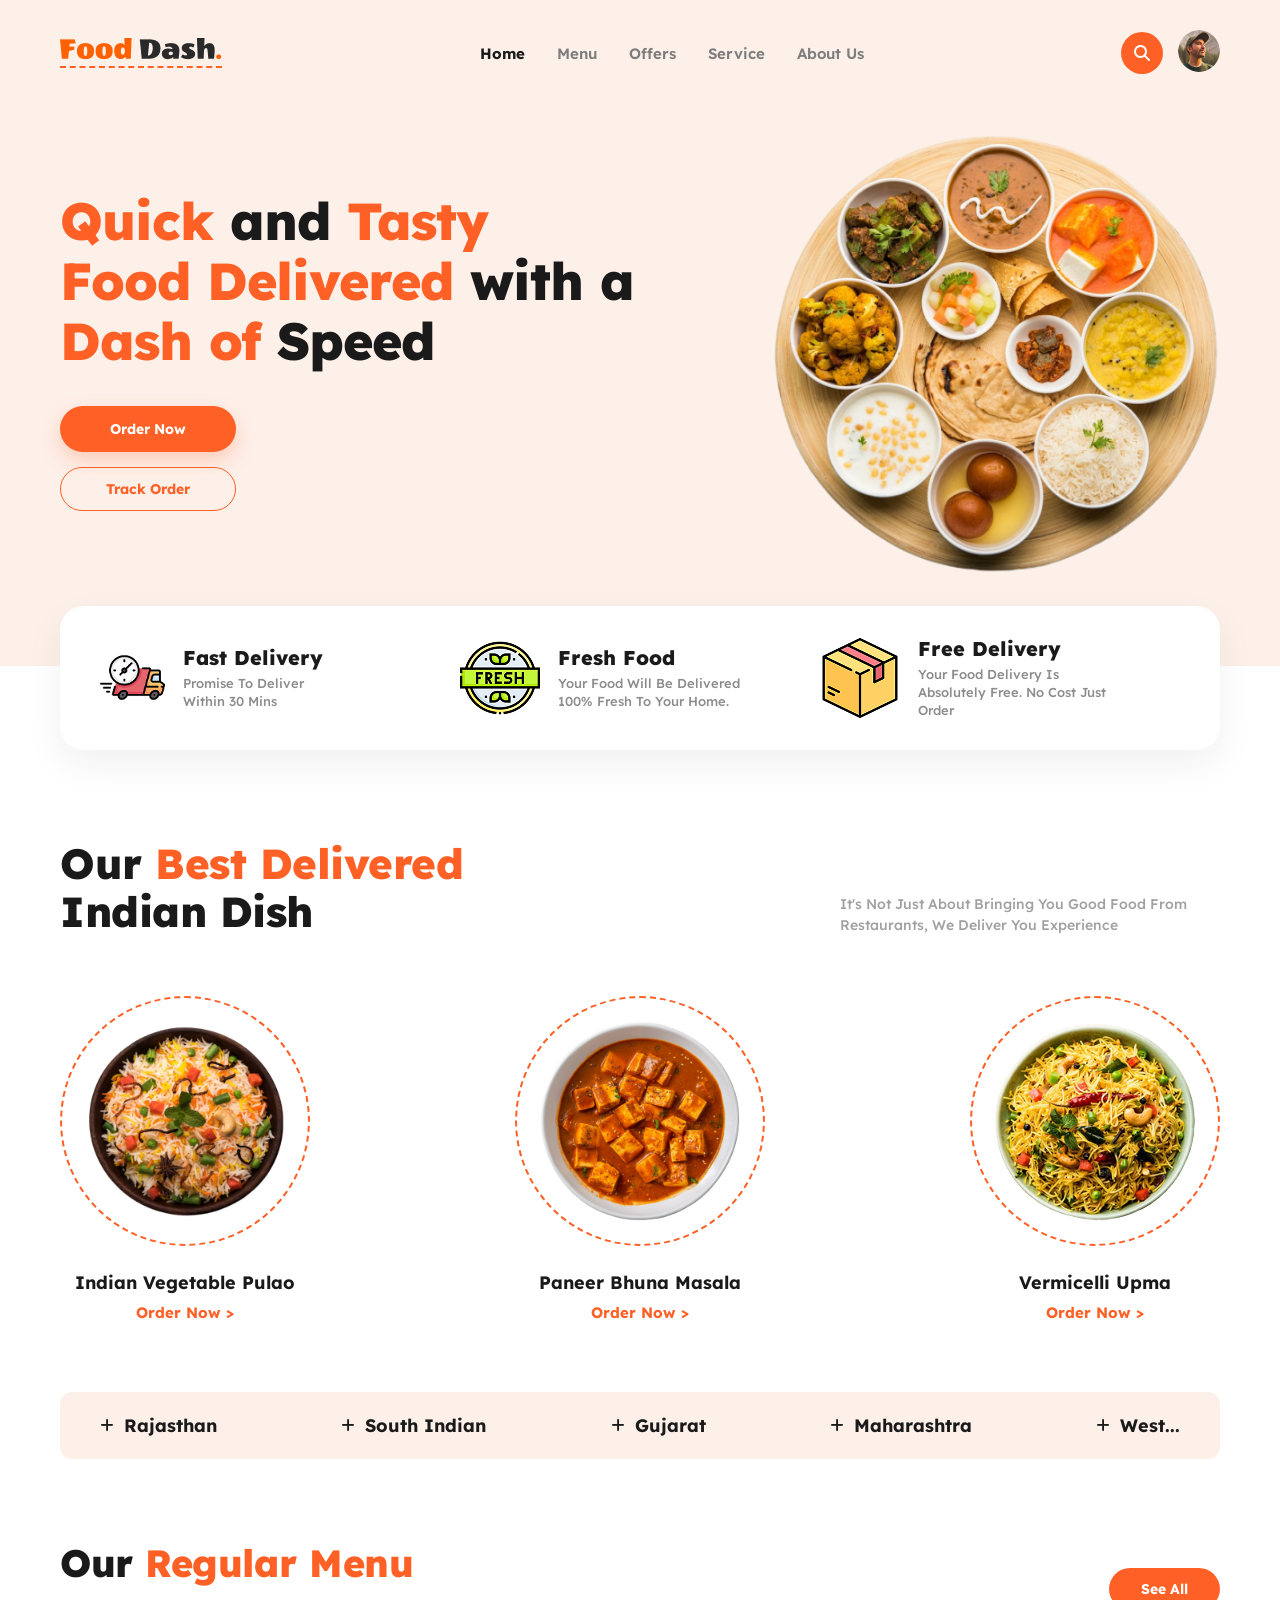
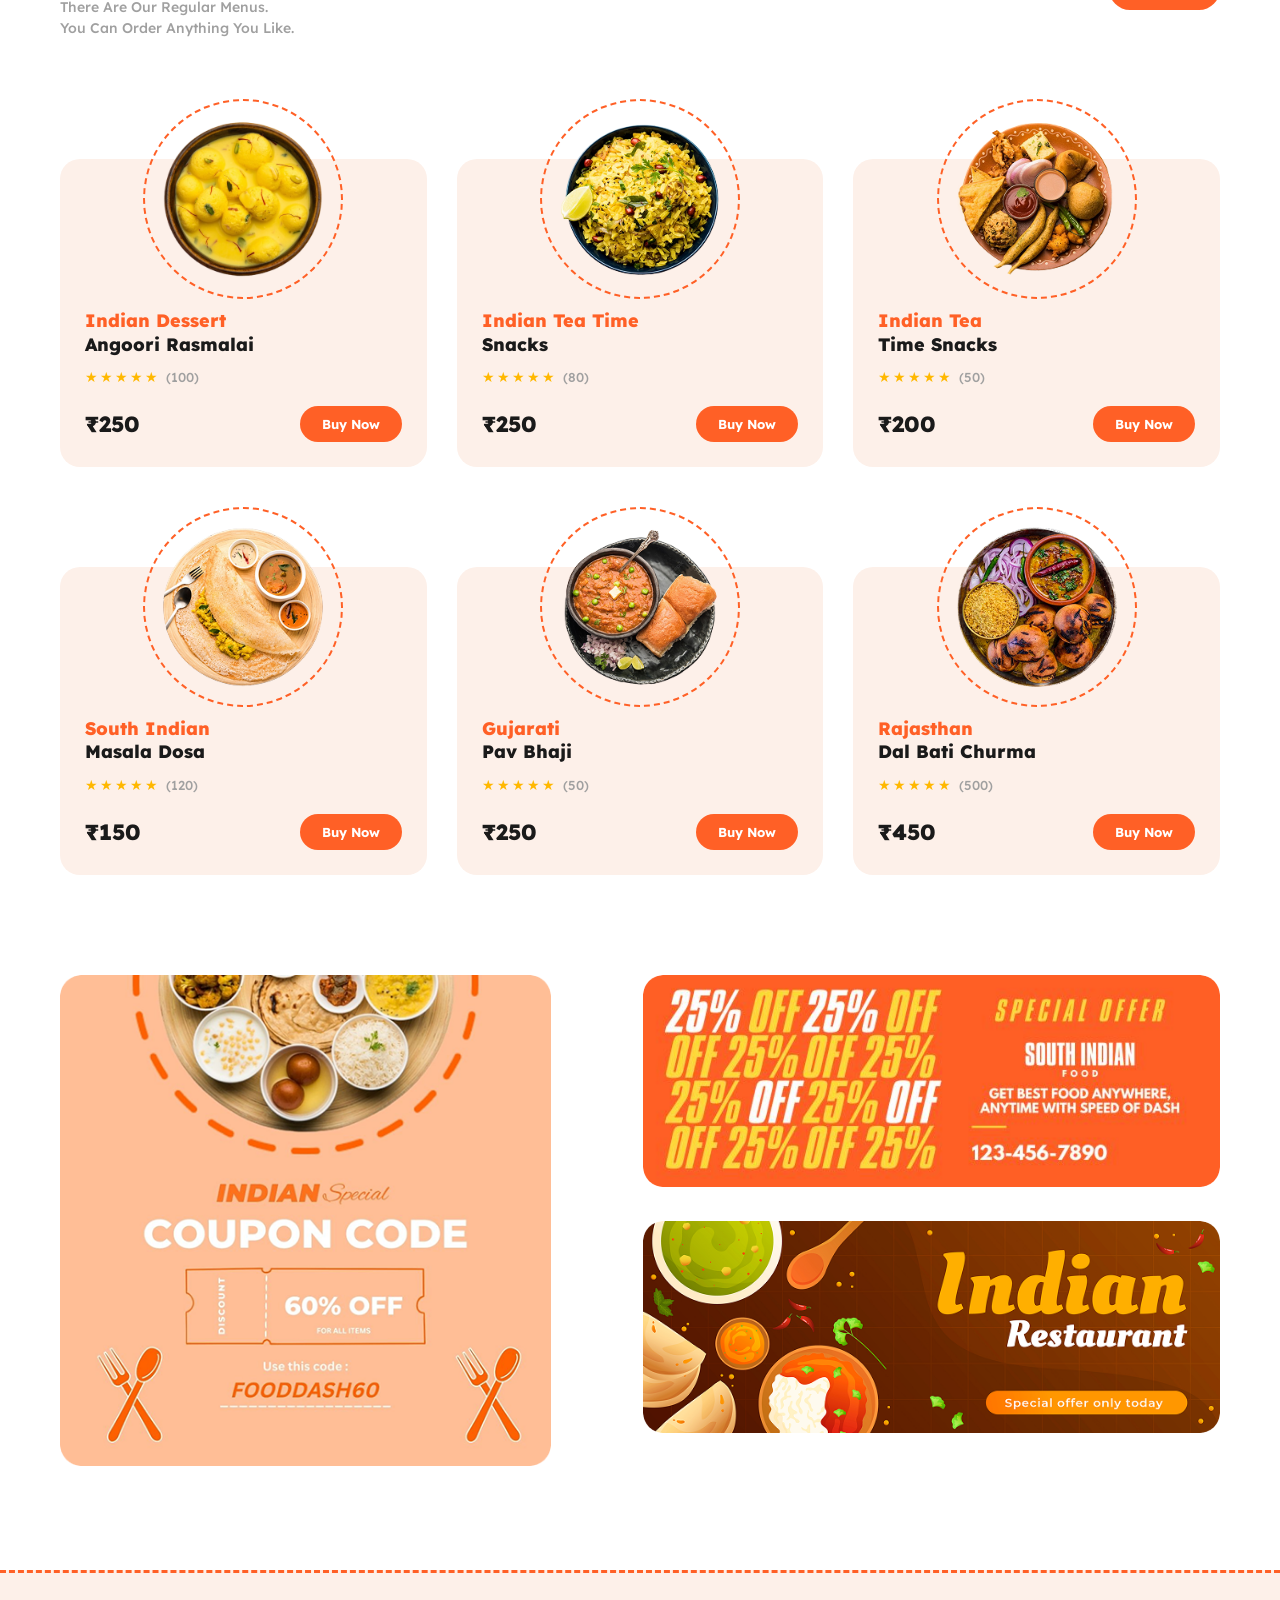
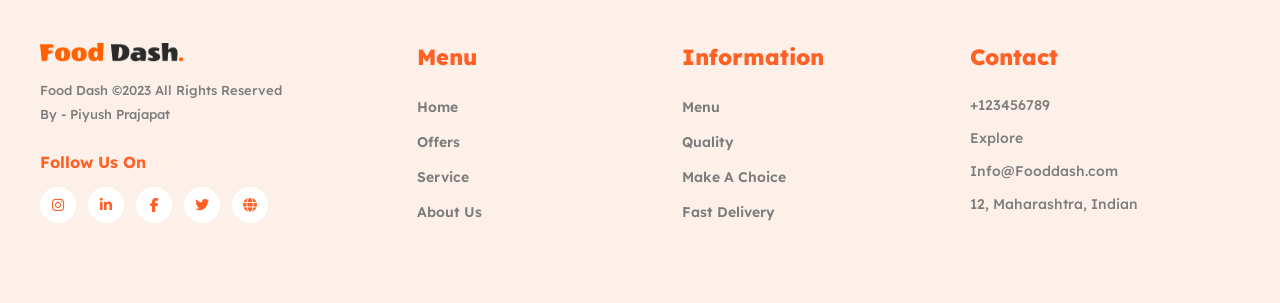
==== index.html @ 0e73d26f "first commit" ====
<!DOCTYPE html>
<html lang="en">
<head>
    <meta charset="UTF-8">
    <meta name="viewport" content="width=device-width, initial-scale=1.0">
    <title>Food Dash</title>
   <link rel="preconnect" href="https://fonts.googleapis.com">
<link rel="preconnect" href="https://fonts.gstatic.com" crossorigin>
<link href="https://fonts.googleapis.com/css2?family=Lexend:wght@100..900&family=Manrope:wght@200..800&display=swap" rel="stylesheet">

    <link rel="stylesheet" href="https://cdnjs.cloudflare.com/ajax/libs/font-awesome/6.5.1/css/all.min.css">

    <link rel="stylesheet" href="style.css">
</head>
<body>



<!-- Header section -->
    <div class="hero-top-bg">
        <!-- navbar -->
        <header class="header">
            <nav class="navbar">
                <div class="logo">
                    <a href="#"><img src="image/Food Dash..png" alt=""></a>
                    <div class="dashed-line"></div>
                </div>
                
                <ul class="nav-links">
                    <li><a href="#" class="active">Home</a></li>
                    <li><a href="#">Menu</a></li>
                    <li><a href="#">Offers</a></li>
                    <li><a href="#">Service</a></li>
                    <li><a href="#">About Us</a></li>
                </ul>

                <div class="nav-right">
                    <button class="search-btn"><i class="fa-solid fa-magnifying-glass"></i></button>
                    <div class="user-profile">
                        <img src="image/Ellipse 1.png" alt="User Profile">
                    </div>
                </div>
            </nav>
        </header>

<!-- Hero section -->
        <section class="hero-section">
            <div class="hero-container">
            <!-- Left -->
                <div class="hero-content">
                    <h1>
                        <span class="orange-text">Quick</span> and <span class="orange-text">Tasty</span> <br>
                        <span class="orange-text">Food Delivered</span> with a <br>
                        <span class="orange-text">Dash of</span> Speed
                    </h1>
                    
                    <div class="hero-buttons">
                        <a href="#" class="btn-fill">Order Now</a>
                        <a href="#" class="btn-outline">Track Order</a>
                    </div>
                </div>

        <!-- right side img -->
                <div class="hero-image">
                    <img src="image/hero-image.png">
                </div>
            </div>
        </section>
    </div>





    <!-- hero delivery, dish, option -->
    <main class="main-content">

        <!-- delivery -->
        <div class="features-wrapper">
            <!-- card 1 -->
            <div class="feature-card">
                <img src="delivery/fast-delivery 1.png"  class="f-icon-img">
                <div class="f-text">
                    <h4>Fast Delivery</h4>
                    <p>Promise To Deliver<br>Within 30 Mins</p>
                </div>
            </div>

            <div class="feature-card">
                <img src="delivery/fresh (1) 1.png">
                <div class="f-text">
                    <h4>Fresh Food</h4>
                    <p>Your Food Will Be Delivered<br>100% Fresh To Your Home.</p>
                </div>
            </div>

            <div class="feature-card">
                <img src="delivery/box 1.png">
                <div class="f-text">
                    <h4>Free Delivery</h4>
                    <p>Your Food Delivery Is<br>Absolutely Free. No Cost Just<br>Order</p>
                </div>
            </div>
        </div>


    <!-- Best dish - header-->
        <section class="dish-section">
            <div class="dish-header">
                <div class="dish-title">
                    <h2>Our <span class="orange-text">Best Delivered</span></h2>
                    <h2>Indian Dish</h2>
                </div>
                <p class="dish-subtitle">
                    It's Not Just About Bringing You Good Food From Restaurants, We Deliver You Experience
                </p>
            </div>



    <!-- dish delivery -->
            <div class="dish-cards">
                <!-- Dish 1 -->
                <div class="dish-card">
                    <div class="circle-container">
                        <div class="dashed-ring"></div>
                        <img src="dish/20230716194412_[fpdl 1.png">
                    </div>
                    <h3>Indian Vegetable Pulao</h3>
                    <a href="#" class="order-link">Order Now &gt;</a>
                </div>

                <!-- Dish 2 -->
                <div class="dish-card">
                    <div class="circle-container">
                        <div class="dashed-ring"></div>
                        <img src="dish/vertical-shot-traditional-indian-paneer-butter-masala-cheese-cottage-curry-black-surface.png">
                    </div>
                    <h3>Paneer Bhuna Masala</h3>
                    <a href="#" class="order-link">Order Now &gt;</a>
                </div>

                <!-- Dish 3 -->
                <div class="dish-card">
                    <div class="circle-container">
                        <div class="dashed-ring"></div>
                        <img src="dish/20230717184503_[fpdl 1.png">
                    </div>
                    <h3>Vermicelli Upma</h3>
                    <a href="#" class="order-link">Order Now &gt;</a>
                </div>
            </div>
        </section>


    <!-- Region tabs-->
        <div class="region-bar">
            <div class="region-item"><i class="fa-solid fa-plus"></i> Rajasthan</div>
            <div class="region-item"><i class="fa-solid fa-plus"></i> South Indian</div>
            <div class="region-item"><i class="fa-solid fa-plus"></i> Gujarat</div>
            <div class="region-item"><i class="fa-solid fa-plus"></i> Maharashtra</div>
            <div class="region-item"><i class="fa-solid fa-plus"></i> West...</div>
        </div>

    </main>






    <!--  -->




    <!-- menu section -->
    <section class="menu-section">
        <!-- menu header -->
        <div class="menu-header">
            <div class="menu-title">
                <h2>Our <span class="orange-text">Regular Menu</span></h2>
                <p>There Are Our Regular Menus.<br>You Can Order Anything You Like.</p>
            </div>
            <a href="#" class="btn-see-all">See All</a>
        </div>





<!-- menu grid cards -->
        <div class="menu-grid">
            
            <!-- Card 1 -->
            <div class="menu-card">
                <div class="menu-img-wrapper">
                    <div class="dashed-ring"></div>
                    <img src="menufood/20230721142523_[fpdl 1.png">
                </div>
                <div class="menu-card-body">
                    <h3 class="food-name"><span class="orange-text">Indian Dessert</span><br>Angoori Rasmalai</h3>
                    <div class="rating">
                        <span class="stars">★★★★★</span>
                        <span class="review-count">(100)</span>
                    </div>
                    <div class="card-footer">
                        <span class="price">₹250</span>
                        <a href="#" class="btn-buy">Buy Now</a>
                    </div>
                </div>
            </div>

            <!-- Card 2 -->
            <div class="menu-card">
                <div class="menu-img-wrapper">
                    <div class="dashed-ring"></div>
                    <img src="menufood/20230720134636_[fpdl.png">
                </div>
                <div class="menu-card-body">
                    <h3 class="food-name"><span class="orange-text">Indian Tea Time</span><br>Snacks</h3>
                    <div class="rating">
                        <span class="stars">★★★★★</span>
                        <span class="review-count">(80)</span>
                    </div>
                    <div class="card-footer">
                        <span class="price">₹250</span>
                        <a href="#" class="btn-buy">Buy Now</a>
                    </div>
                </div>
            </div>

            <!-- Card 3 -->
            <div class="menu-card">
                <div class="menu-img-wrapper">
                    <div class="dashed-ring"></div>
                    <img src="menufood/20230720134751_[fpdl.png">
                </div>
                <div class="menu-card-body">
                    <h3 class="food-name"><span class="orange-text">Indian Tea</span><br>Time Snacks</h3>
                    <div class="rating">
                        <span class="stars">★★★★★</span>
                        <span class="review-count">(50)</span>
                    </div>
                    <div class="card-footer">
                        <span class="price">₹200</span>
                        <a href="#" class="btn-buy">Buy Now</a>
                    </div>
                </div>
            </div>

            <!-- Card 4 -->
            <div class="menu-card">
                <div class="menu-img-wrapper">
                    <div class="dashed-ring"></div>
                    <img src="menufood/20230720135940_[fpdl.png">
                </div>
                <div class="menu-card-body">
                    <h3 class="food-name"><span class="orange-text">South Indian</span><br>Masala Dosa</h3>
                    <div class="rating">
                        <span class="stars">★★★★★</span>
                        <span class="review-count">(120)</span>
                    </div>
                    <div class="card-footer">
                        <span class="price">₹150</span>
                        <a href="#" class="btn-buy">Buy Now</a>
                    </div>
                </div>
            </div>

            <!-- Card 5 -->
            <div class="menu-card">
                <div class="menu-img-wrapper">
                    <div class="dashed-ring"></div>
                    <img src="menufood/20230720140127_[fpdl.png">
                </div>
                <div class="menu-card-body">
                    <h3 class="food-name"><span class="orange-text">Gujarati</span><br>Pav Bhaji</h3>
                    <div class="rating">
                        <span class="stars">★★★★★</span>
                        <span class="review-count">(50)</span>
                    </div>
                    <div class="card-footer">
                        <span class="price">₹250</span>
                        <a href="#" class="btn-buy">Buy Now</a>
                    </div>
                </div>
            </div>

            <!-- Card 6 -->
            <div class="menu-card">
                <div class="menu-img-wrapper">
                    <div class="dashed-ring"></div>
                    <img src="menufood/DAL-BAATI-CHURMA.png">
                </div>
                <div class="menu-card-body">
                    <h3 class="food-name"><span class="orange-text">Rajasthan</span><br>Dal Bati Churma</h3>
                    <div class="rating">
                        <span class="stars">★★★★★</span>
                        <span class="review-count">(500)</span>
                    </div>
                    <div class="card-footer">
                        <span class="price">₹450</span>
                        <a href="#" class="btn-buy">Buy Now</a>
                    </div>
                </div>
            </div>

        </div>
    </section>
    <!--menu end -->







<!-- offer start -->
    <section class="image-offers">
        <div class="offers-wrapper">
            
            
            <div class="offer-left">
                <img src="offer/Indian 1.png">
            </div>

            

            <div class="offer-right">
                <div class="offer-top-img">
                    <img src="offer/Hendles 1.png">
                </div>
                <div class="offer-bottom-img">
                    <img src="offer/7296959 1.png">
                </div>
            </div>

        </div>
    </section>
    <!-- Offer end -->





    <!-- Footer  -->
    <footer class="footer-section">
        <div class="footer-container">
            

            <div class="footer-col">
                <img class="footer-logo" src="image/Food Dash..png" alt="">
                <p class="copyright-text">Food Dash ©2023 All Rights Reserved</p>
                <p class="creator-text">By - Piyush Prajapat</p>
                
                <h3 class="social-heading">Follow Us On</h3>
                <div class="social-icons">
                    <a href="#"><i class="fa-brands fa-instagram"></i></a>
                    <a href="#"><i class="fa-brands fa-linkedin-in"></i></a>
                    <a href="#"><i class="fa-brands fa-facebook-f"></i></a>
                    <a href="#"><i class="fa-brands fa-twitter"></i></a>
                    <a href="#"><i class="fa-solid fa-globe"></i></a>
                </div>
            </div>

            

            <div class="footer-col">
                <h3 class="footer-title">Menu</h3>
                <ul class="footer-links">
                    <li><a href="#">Home</a></li>
                    <li><a href="#">Offers</a></li>
                    <li><a href="#">Service</a></li>
                    <li><a href="#">About Us</a></li>
                </ul>
            </div>

            

            <div class="footer-col">
                <h3 class="footer-title">Information</h3>
                <ul class="footer-links">
                    <li><a href="#">Menu</a></li>
                    <li><a href="#">Quality</a></li>
                    <li><a href="#">Make A Choice</a></li>
                    <li><a href="#">Fast Delivery</a></li>
                </ul>
            </div>

            

            <div class="footer-col">
                <h3 class="footer-title">Contact</h3>
                <ul class="footer-contact-info">
                    <li>+123456789</li>
                    <li>Explore</li>
                    <li>Info@Fooddash.com</li>
                    <li>12, Maharashtra, Indian</li>
                </ul>
            </div>

        </div>
    </footer>
    <!-- Footer Section End -->

</body>
</html>
---- style.css ----
* {
    margin: 0;
    padding: 0;
    box-sizing: border-box;
    font-family: "Lexend", sans-serif;
}

body {
    background-color: #ffffff;
    color: #1a1a1a;
    overflow-x: hidden;
}








/* hero start */
.hero-top-bg {
    background-color: #fdf0e9;
    padding-bottom: 90px;
}

/* navbar start */
.header {
    max-width: 1200px;
    margin: 0 auto;
    padding: 30px 20px 10px;
}

.navbar {
    display: flex;
    justify-content: space-between;
    align-items: center;
}

/* Logo */
.logo {
    position: relative;
}


.logo .dashed-line {
    width: 100%;
    height: 2px;
    border-bottom: 2px dashed #ff6026;
    margin-top: 2px;
}

.nav-links {
    display: flex;
    list-style: none;
    gap: 32px;
}

.nav-links a {
    text-decoration: none;
    color: #7d7d7d;
    font-size: 15px;
    font-weight: 600;
    transition: color 0.3s ;
}

.nav-links a.active,
.nav-links a:hover {
    color: #1a1a1a;
    font-weight: 700;
}

.nav-right {
    display: flex;
    align-items: center;
    justify-content: center;
    gap: 15px;
}

.search-btn {
    width: 42px;
    height: 42px;
    background-color: #ff6026;
    color: #ffffff;
    border: none;
    border-radius: 50%;
    cursor: pointer;
    display: flex;
    align-items: center;
    justify-content: center;
    font-size: 16px;
}

.user-profile img {
    width: 42px;
    height: 42px;
    border-radius: 50%;
    object-fit: cover;
}

/* nav end */









/* hero section start */
.hero-section {
    max-width: 1200px;
    margin: 40px auto 0;
    padding: 0 20px;
}

.hero-container {
    display: flex;
    align-items: center;
    justify-content: space-between;
}


/* left */
.hero-content {
    
}

.hero-content h1 {
    font-size: 52px;
    font-weight: 800;
    line-height: 1.15;
    color: #1a1a1a;
    margin-bottom: 35px;
    letter-spacing: -1px;
}
.orange-text {
    color: #ff6026;
}

.hero-buttons {
    display: flex;
    flex-direction: column;
    align-items: flex-start;
    gap: 15px;
}

.btn-fill {
    background-color: #ff6026;
    color: #ffffff;
    padding: 14px 50px;
    border-radius: 25px;
    text-decoration: none;
    font-weight: 700;
    font-size: 14px;
    box-shadow: 0 8px 20px rgba(255, 96, 38, 0.25);
}

.btn-outline {
    background-color: transparent;
    color: #ff6026;
    border: 1.5px solid #ff6026;
    padding: 12px 45px;
    border-radius: 25px;
    text-decoration: none;
    font-weight: 700;
    font-size: 14px;
}


/* hero right */
.hero-image {
    display: flex;
    justify-content: flex-end;
}

.hero-image img {
    max-width: 450px;
    width: 100%;
    height: auto;
}





/* main delivery, dish, option*/
.main-content {
    max-width: 1200px;
    margin: 0 auto;
    padding: 0 20px;
}


/* delivery, fresh food */
.features-wrapper {
    background: #ffffff;
    border-radius: 24px;
    padding: 30px 40px;
    display: flex;
    justify-content: space-between;
    align-items: center;
    box-shadow: 0 15px 40px rgba(0, 0, 0, 0.06);
    margin-top: -60px;
    z-index: 10;
}

.feature-card {
    display: flex;
    align-items: center;
    gap: 18px;
    flex: 1;
}

.f-icon-img {
    width: 65px;
    height: 65px;
}

.f-text h4 {
    font-size: 20px;
    font-weight: 800;
    color: #1a1a1a;
    margin-bottom: 4px;
}

.f-text p {
    font-size: 13px;
    color: #8c8c8c;
    line-height: 1.4;
    font-weight: 500;
}





/* dish section */
.dish-section {
    margin: 90px 0 70px;
}

.dish-header {
    display: flex;
    justify-content: space-between;
    align-items: flex-end;
    margin-bottom: 60px;


    .dish-title h2 {
    font-size: 42px;
    font-weight: 800;
    color: #1a1a1a;
    line-height: 1.15;
    letter-spacing: -0.5px;
    }

    
  .dish-subtitle {
    max-width: 380px;
    font-size: 14px;
    color: #a0a0a0;
    line-height: 1.5;
    font-weight: 500;
   }

}




/* Dish */
.dish-cards {
    display: flex;
    justify-content: space-between;
    gap: 30px;
}

.dish-card {
    text-align: center;
}

.circle-container {
    position: relative;
    width: 250px;
    height: 250px;
    margin: 0 auto 25px;
    display: flex;
    align-items: center;
    justify-content: center;
    /* border: 2px dashed #ff6026;
    border-radius: 50%; */
}

.dashed-ring {
    position: absolute;
    width: 100%;
    height: 100%;
    border: 2px dashed #ff6026;
    border-radius: 50%;
}

.circle-container img {
    width: 200px;
    height: 200px;
    border-radius: 50%;
    object-fit: cover;
    position: relative;
    z-index: 2;
}

.dish-card h3 {
    font-size: 18px;
    font-weight: 700;
    color: #1a1a1a;
    margin-bottom: 8px;
}

.order-link {
    font-size: 15px;
    font-weight: 700;
    color: #ff6026;
    text-decoration: none;
}

.order-link:hover {
    text-decoration: underline;
}




/* region tabs */
.region-bar {
    display: flex;
    justify-content: space-between;
    align-items: center;
    background-color: #fdf0e9;
    padding: 22px 40px;
    border-radius: 12px;
    margin-bottom: 50px;
}

.region-item {
    display: flex;
    align-items: center;
    gap: 10px;
    font-size: 18px;
    font-weight: 700;
    color: #1a1a1a;
    cursor: pointer;
}

.region-item i {
    font-size: 15px;
    color: #1a1a1a;
}

.region-item:hover {
    color: #ff6026;
}
.region-item:hover i {
    color: #ff6026;
}




/*  */







/* menu section */

.menu-section {
    max-width: 1200px;
    margin: 80px auto 100px;
    padding: 0 20px;
}

/* menu header */
.menu-header {
    display: flex;
    justify-content: space-between;
    align-items: center;
    margin-bottom: 60px;
}

.menu-title h2 {
    font-size: 38px;
    font-weight: 800;
    color: #1a1a1a;
    margin-bottom: 10px;
    letter-spacing: -0.5px;
}

.menu-title p {
    font-size: 14px;
    color: #a0a0a0;
    line-height: 1.5;
    font-weight: 500;
}

.btn-see-all {
    background-color: #ff6026;
    color: #ffffff;
    padding: 12px 32px;
    border-radius: 25px;
    text-decoration: none;
    font-weight: 700;
    font-size: 14px;
}




/* menu grid */
.menu-grid {
    display: grid;
    grid-template-columns: repeat(3, 1fr);
    gap: 40px 30px;
}

.menu-card {
    position: relative;
    padding-top: 60px;
}


.menu-img-wrapper {
    position: absolute;
    top: 0;
    left: 50%;
    transform: translateX(-50%);
    width: 200px;
    height: 200px;
    display: flex;
    align-items: center;
    justify-content: center;
    z-index: 2;
}

.menu-img-wrapper .dashed-ring {
    position: absolute;
    width: 100%;
    height: 100%;
    border: 2px dashed #ff6026;
    border-radius: 50%;
}

.menu-img-wrapper img {
    width: 160px;
    height: 160px;
    border-radius: 50%;
    object-fit: cover;
}

.menu-card-body {
    background-color: #fdf0e9; 
    border-radius: 20px;
    padding: 150px 25px 25px; 
    text-align: left;
}

.food-name {
    font-size: 18px;
    font-weight: 800;
    color: #1a1a1a;
    line-height: 1.3;
    margin-bottom: 12px;
}

.rating {
    display: flex;
    align-items: center;
    gap: 6px;
    margin-bottom: 20px;
}

.stars {
    color: #ffb800;
    font-size: 14px;
    letter-spacing: 2px;
}

.review-count {
    font-size: 13px;
    color: #a0a0a0;
    font-weight: 500;
}

/* menu price */
.card-footer {
    display: flex;
    justify-content: space-between;
    align-items: center;
}

.price {
    font-size: 22px;
    font-weight: 800;
    color: #1a1a1a;
}

.btn-buy {
    background-color: #ff6026;
    color: #ffffff;
    padding: 10px 22px;
    border-radius: 20px;
    text-decoration: none;
    font-weight: 700;
    font-size: 13px;
}









/* offers */


.image-offers {
    max-width: 1200px;
    margin: 60px auto;
    padding: 0 20px;
}

.offers-wrapper {
    display: grid;
    grid-template-columns: 1fr 1fr;
    gap: 5px;
}

.offer-left img {
    width: 85%;
    height: auto;
    object-fit: cover;
    border-radius: 20px;
}

.offer-right {
    display: flex;
    flex-direction: column;
    gap: 30px;
}

.offer-right img {
    width: 100%;
    height: auto;
    object-fit: cover;
    border-radius: 20px;
}





/* footer */

.footer-section {
    background-color: #fdf0e9;
    padding: 70px 20px 80px;
    margin-top: 100px;
    border-top: 3px dashed #ff6026;
}

.footer-container {
    max-width: 1200px;
    margin: 0 auto;
    display: grid;
    grid-template-columns:1.5fr 1fr 1.1fr 1.2fr;
    gap: 40px;
}


.footer-col {
    display: flex;
    flex-direction: column;
}


.footer-logo {
    max-width: 9rem;
    margin-bottom: 20px;
}



.copyright-text,
.creator-text {
    font-size: 13px;
    color: #7d7d7d;
    margin-bottom: 8px;
    font-weight: 500;
}

.creator-text {
    margin-bottom: 30px;
}

.social-heading {
    font-size: 16px;
    font-weight: 700;
    color: #ff6026;
    margin-bottom: 15px;
}

.social-icons {
    display: flex;
    gap: 12px;
}

.social-icons a {
    width: 36px;
    height: 36px;
    background-color: #ffffff;
    color: #ff6026;
    border-radius: 50%;
    display: flex;
    align-items: center;
    justify-content: center;
    text-decoration: none;
    font-size: 14px;
}


.footer-title {
    font-size: 22px;
    font-weight: 800;
    color: #ff6026;
    margin-bottom: 25px;
}

.footer-links {
    list-style: none;
    display: flex;
    flex-direction: column;
    gap: 15px;
}

.footer-links a {
    text-decoration: none;
    color: #7d7d7d;
    font-size: 14px;
    font-weight: 600;

}


.footer-contact-info {
    list-style: none;
    display: flex;
    flex-direction: column;
    gap: 15px;
    color: #7d7d7d;
    font-size: 14px;
    font-weight: 500;
}









/*  */

/* responsive - pixel-7 phone */

@media screen and (max-width: 480px) {

    
    body {
        overflow-x: hidden;
    }


    .header {
        padding: 20px 15px 5px;
    }


    .nav-links {
        display: none;
    }

    
    .hero-container {
        flex-direction: column-reverse;
        gap: 15px;
    }

    .hero-content {
        text-align: center;
    }

    .hero-content h1 {
        font-size: 32px;
        margin-bottom: 25px;
    }

    .hero-buttons {
        align-items: center;
        width: 100%;
    }


    .hero-image {
        justify-content: center;
    }

    .hero-image img {
        max-width: 280px;
        z-index: 10;
    }


    .features-wrapper {
        flex-direction: column;
        gap: 20px;
        padding: 20px 15px;
        margin-top: 25px;
        margin-left: 15px;
        margin-right: 15px;
    }

    .feature-card {
        width: 100%;
    }

    .dish-section {
        margin: 45px 15px 35px;
    }

    .dish-header {
        flex-direction: column;
        align-items: flex-start;
        gap: 10px;
        margin-bottom: 30px;
    }

    .dish-header .dish-title h2 {
        font-size: 28px;
    }

    .dish-header .dish-subtitle {
        max-width: 100%;
        font-size: 13px;
    }

    .dish-cards {
        flex-direction: column;
        gap: 35px;
    }

    .region-bar .region-item:nth-child( 4) {
        display: none;
    }
     .region-bar .region-item:nth-child( 3) {
        display: none;
    }

    .region-bar {
        flex-direction: column;
        gap: 12px;
        padding: 18px 20px;
        align-items: flex-start;
        margin: 0 15px 40px;
    }

    
    .menu-section {
        margin: 40px 15px;
    }

    .menu-header {
        flex-direction: column;
        align-items: flex-start;
        gap: 12px;
        margin-bottom: 35px;
    }

    .menu-title h2 {
        font-size: 28px;
    }

    .menu-grid {
        grid-template-columns: 1fr;
        gap: 20px 0;
    }

    .image-offers {
        margin: 35px 15px;
    }

    .offers-wrapper {
        grid-template-columns: 1fr;
        gap: 10px;
    }

    .offer-left img {
        width: 100%;
    }


    .footer-section {
        margin-top: 50px;
        padding: 35px 20px;
    }

    .footer-container {
        grid-template-columns: 1fr;
        gap: 30px;
        text-align: center;
    }

    .footer-col {
        align-items: center;
    }

    .social-icons {
        justify-content: center;
    }



    .footer-col:nth-child(3){
        display: none;
    }






}
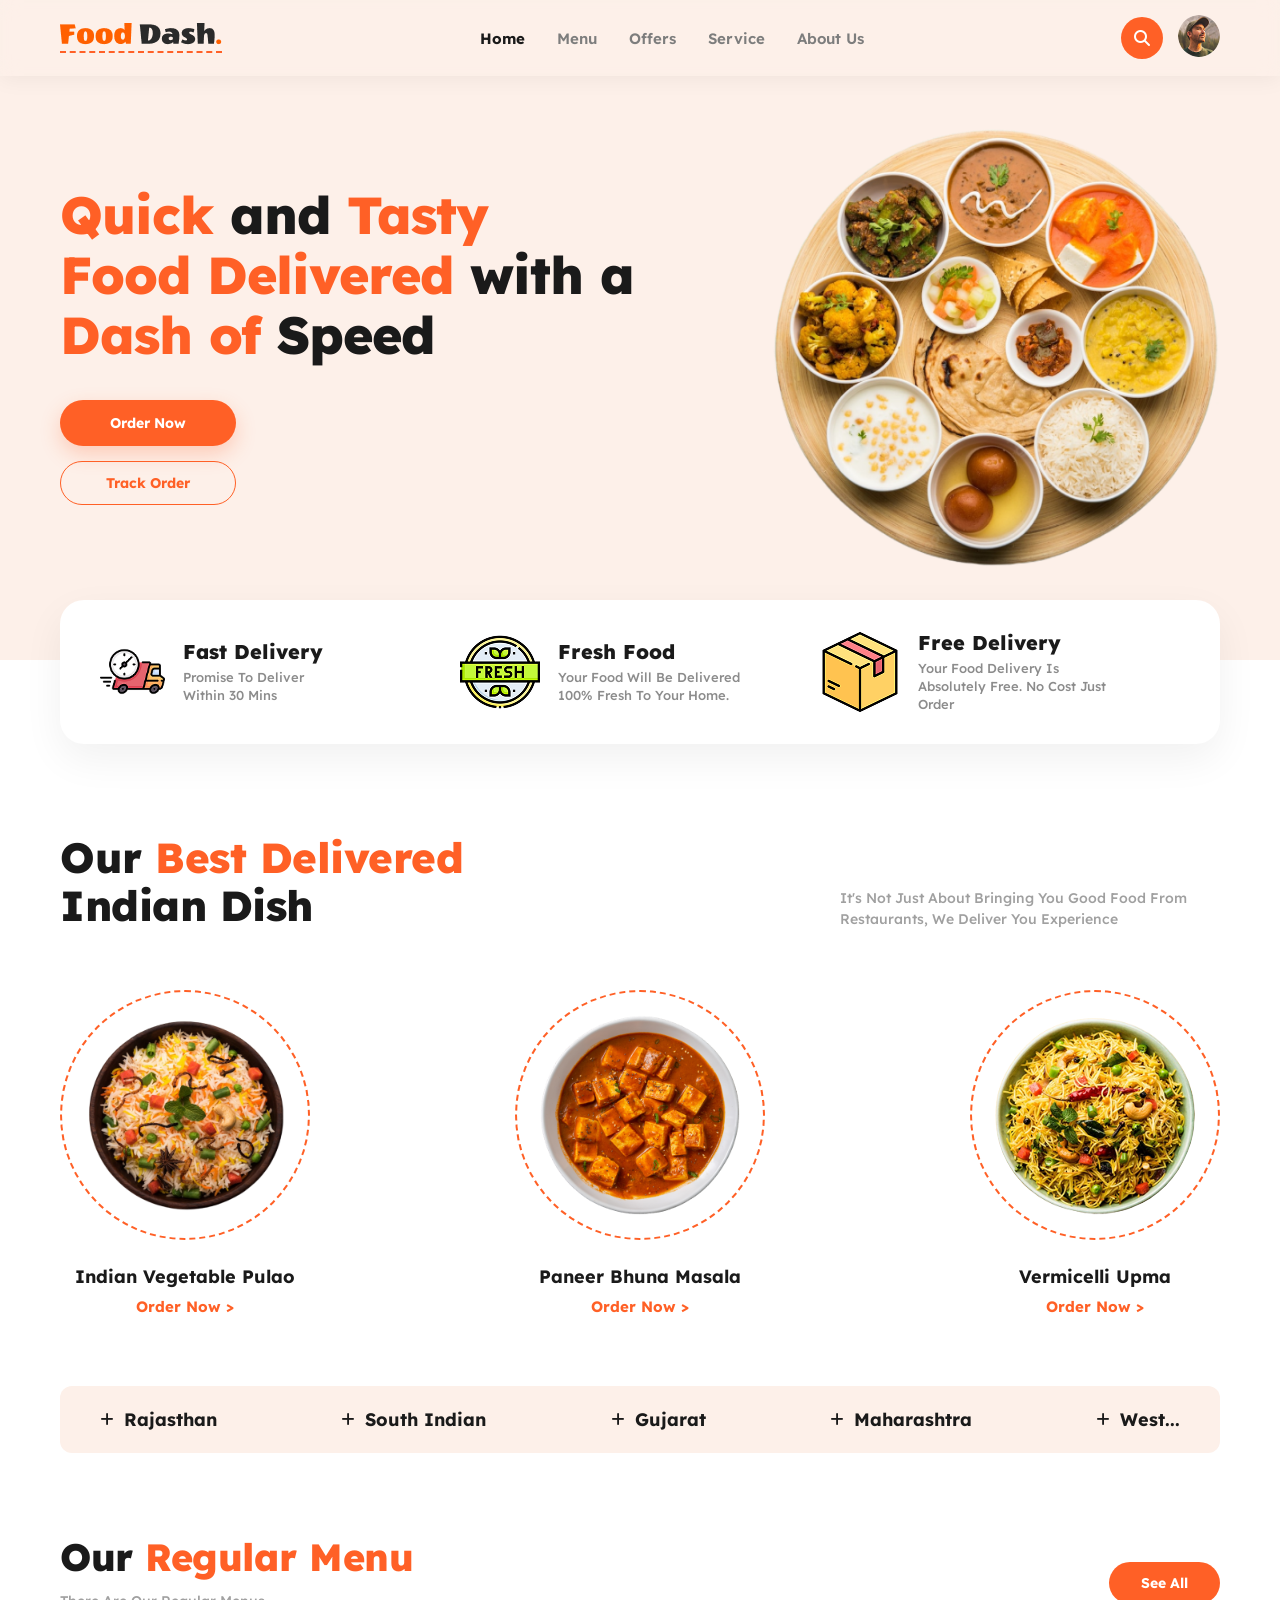
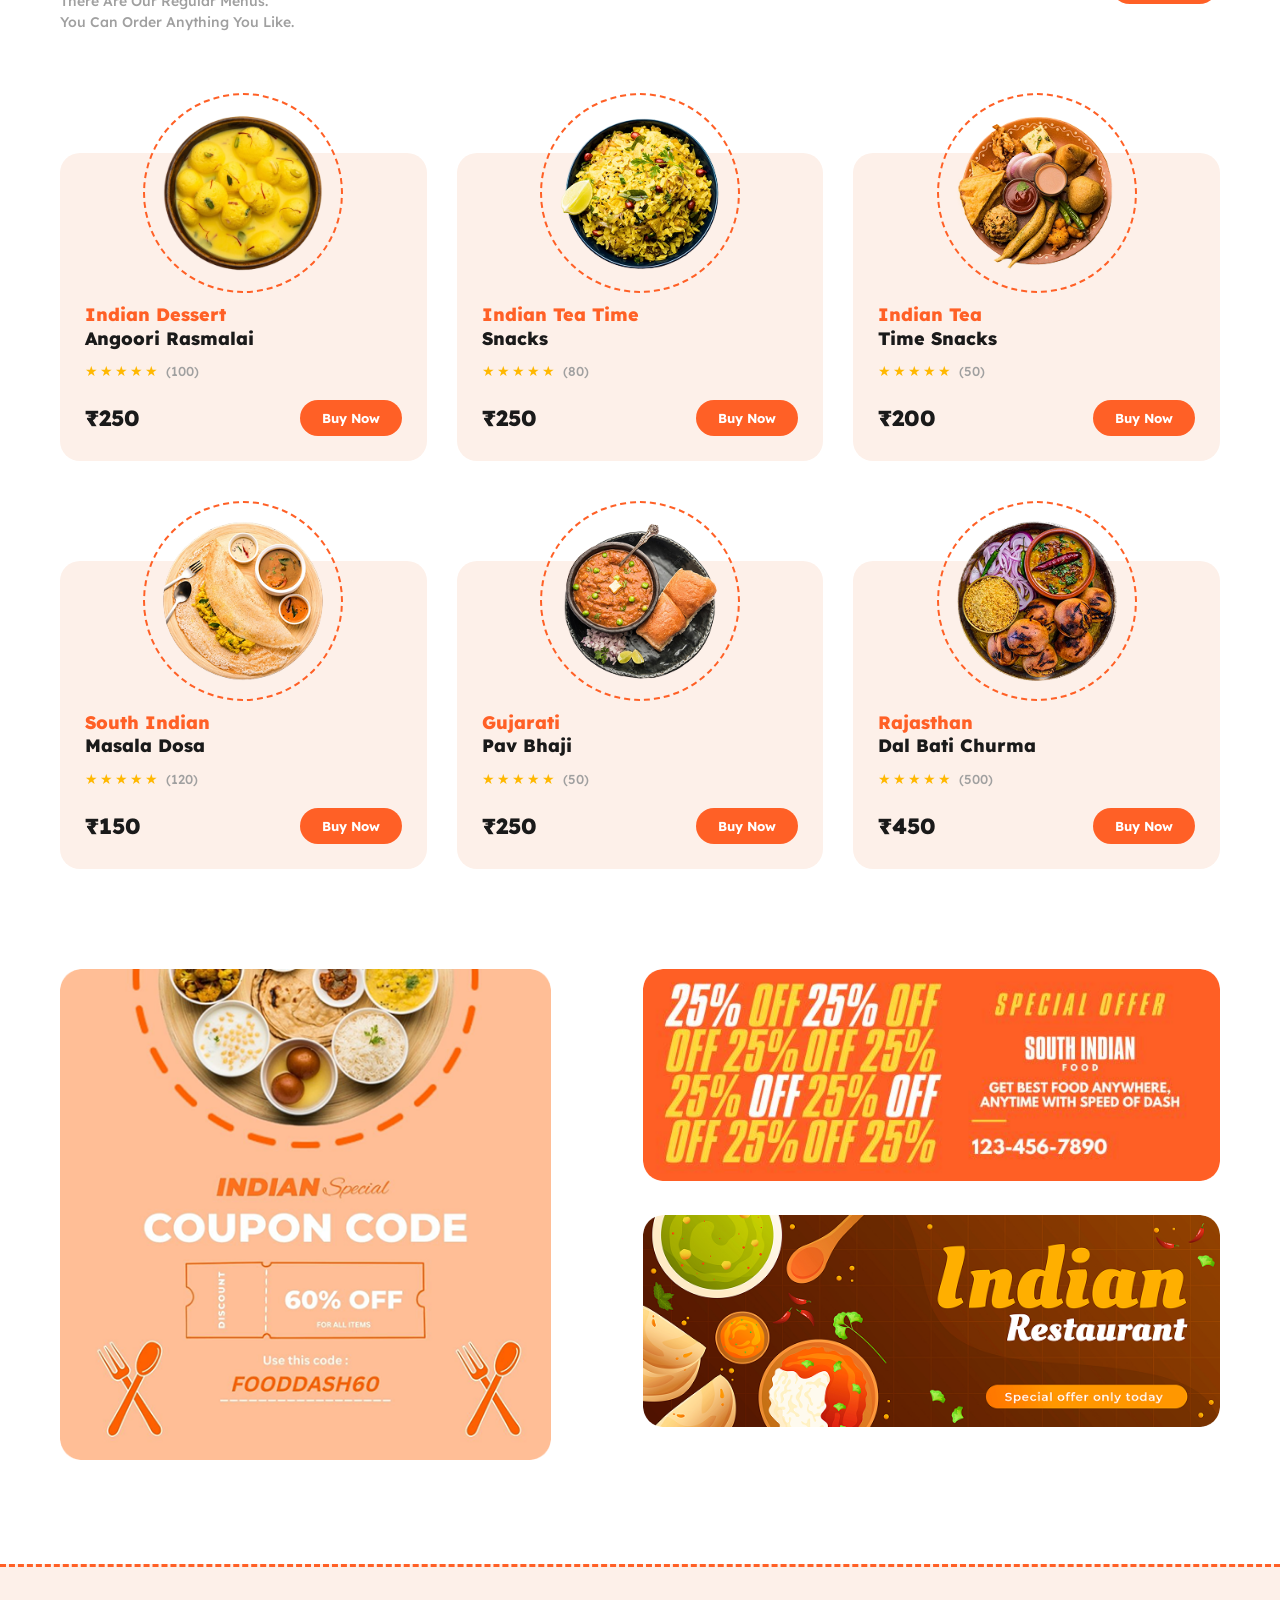
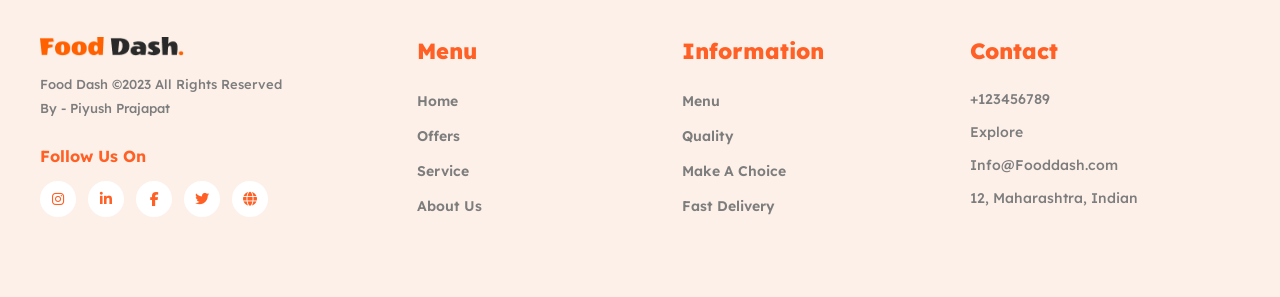
==== commit bfbf619b: "menu page" ====
--- a/index.html
+++ b/index.html
@@ -28,7 +28,7 @@
                 
                 <ul class="nav-links">
                     <li><a href="#" class="active">Home</a></li>
-                    <li><a href="#">Menu</a></li>
+                    <li><a href="./MenuPage/menu.html">Menu</a></li>
                     <li><a href="#">Offers</a></li>
                     <li><a href="#">Service</a></li>
                     <li><a href="#">About Us</a></li>
--- a/style.css
+++ b/style.css
@@ -22,19 +22,32 @@
 .hero-top-bg {
     background-color: #fdf0e9;
     padding-bottom: 90px;
+    padding-top: 80px;
 }
 
 /* navbar start */
 .header {
+    position: fixed;   
+    top: 0;
+    left: 0;
+    width: 100%;
+    background-color: rgba(253, 240, 233, 0.4); 
+    backdrop-filter: blur(10px);
+    -webkit-backdrop-filter: blur(10px);
+    z-index: 1000;     
+    box-shadow: 0 4px 20px rgba(0, 0, 0, 0.05);
+    padding: 15px 0;
+}
+
+
+.navbar {
     max-width: 1200px;
     margin: 0 auto;
-    padding: 30px 20px 10px;
-}
-
-.navbar {
+    padding: 0 20px;
     display: flex;
     justify-content: space-between;
     align-items: center;
+    width: 100%;
 }
 
 /* Logo */
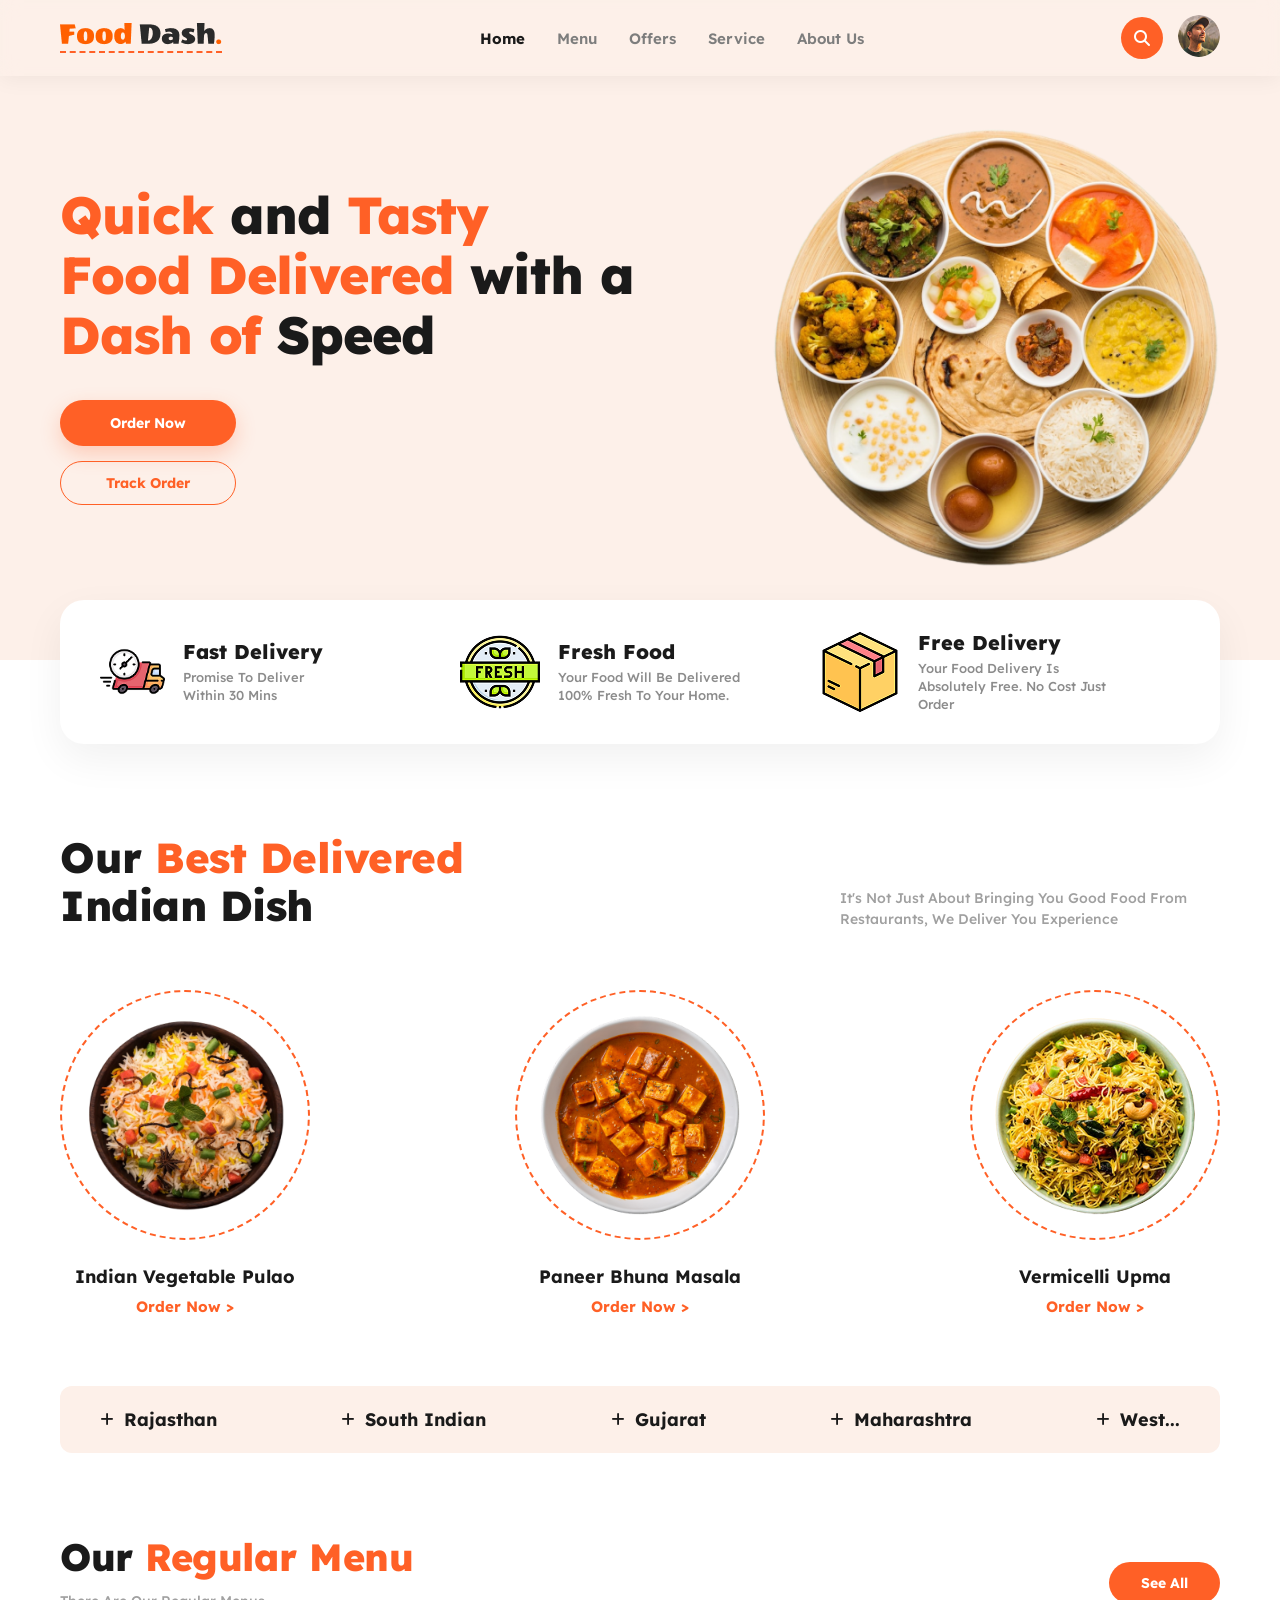
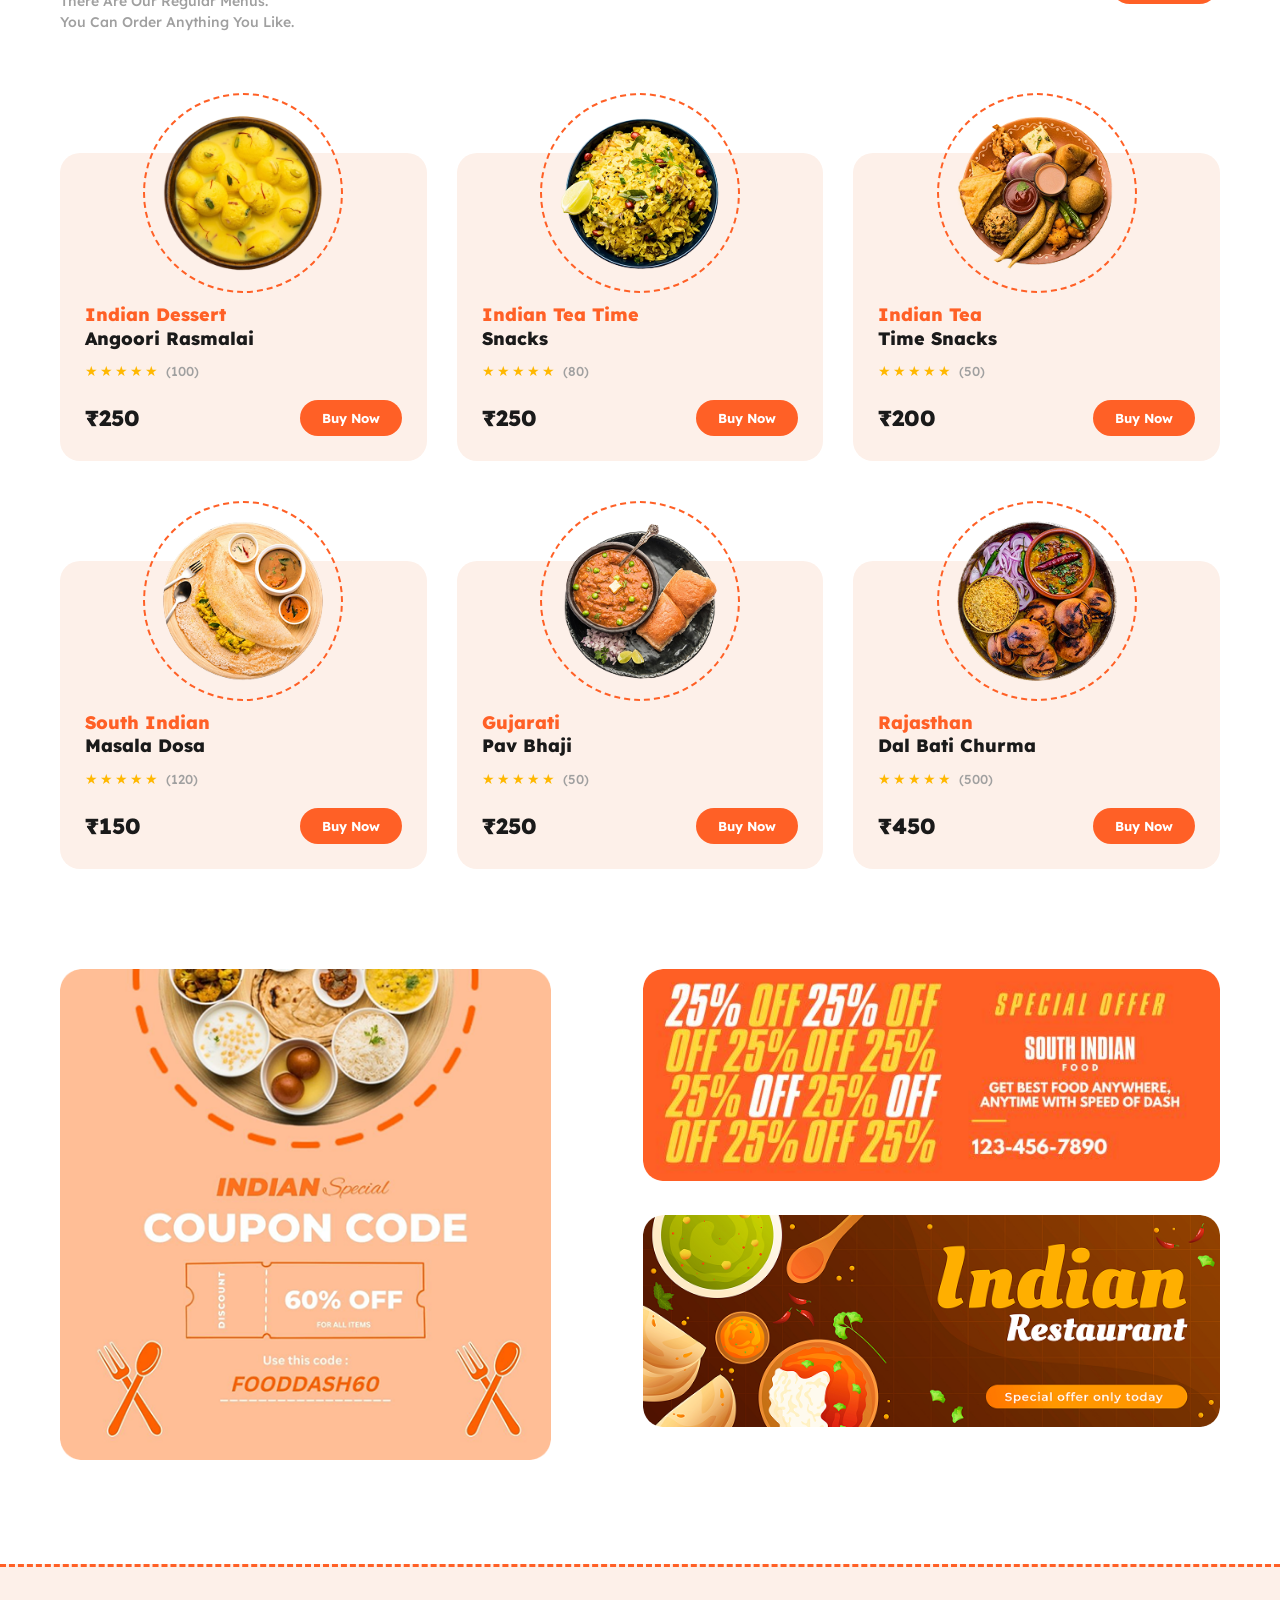
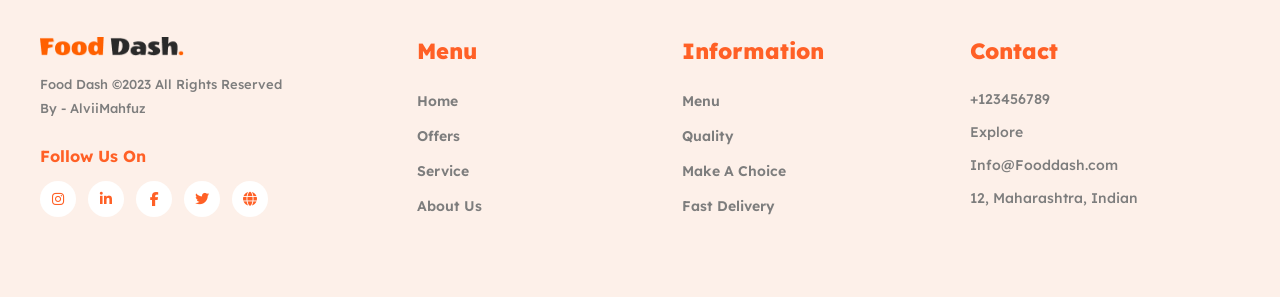
==== commit e251f784: "footer update" ====
--- a/index.html
+++ b/index.html
@@ -352,7 +352,7 @@
             <div class="footer-col">
                 <img class="footer-logo" src="image/Food Dash..png" alt="">
                 <p class="copyright-text">Food Dash ©2023 All Rights Reserved</p>
-                <p class="creator-text">By - Piyush Prajapat</p>
+                <p class="creator-text">By - AlviiMahfuz</p>
                 
                 <h3 class="social-heading">Follow Us On</h3>
                 <div class="social-icons">
